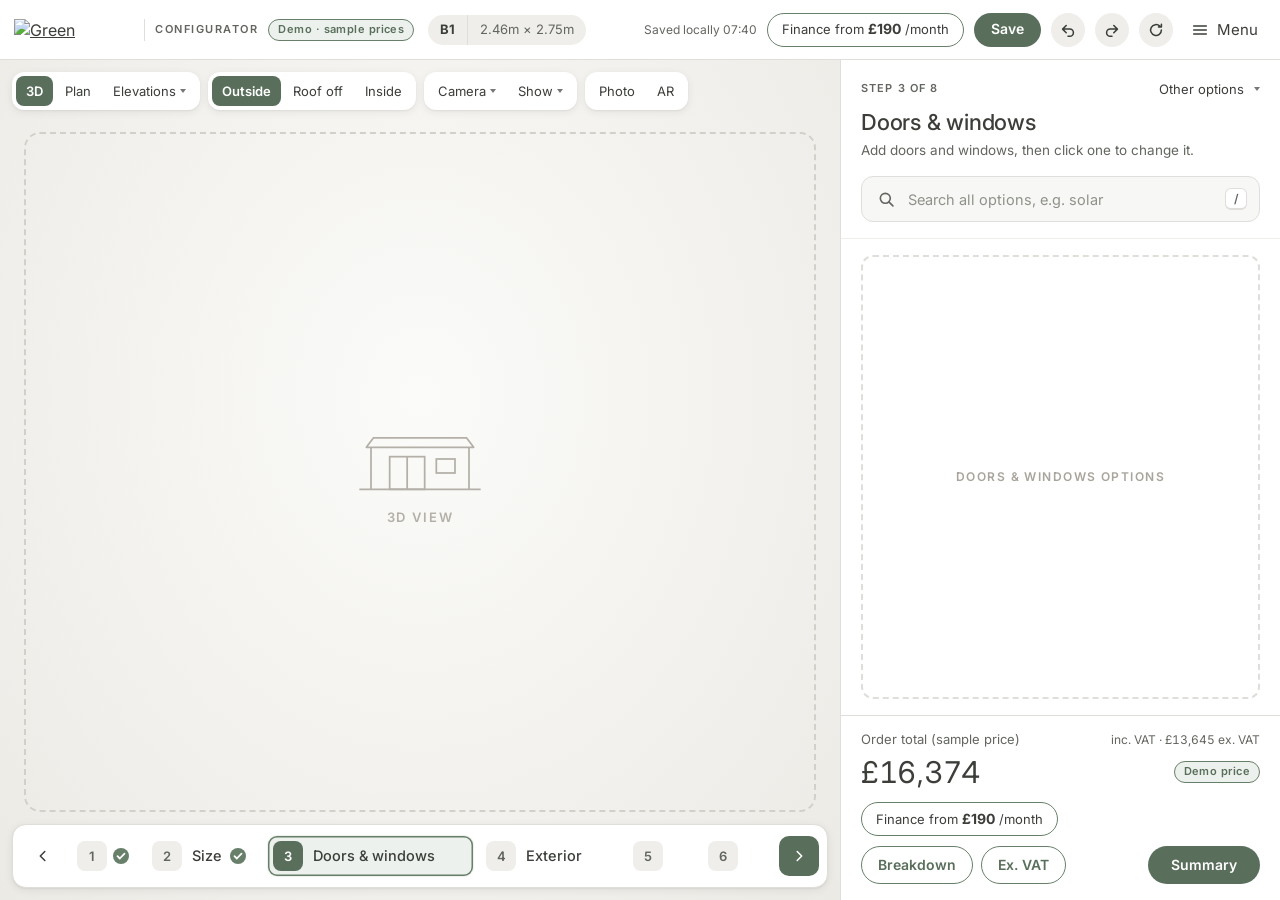
==== configurator.html @ 9a751314 "Restyle configurator step bar and simplify the panel tools Step bar now matches the wizard's compact" ====
<!DOCTYPE html>
<html lang="en-GB">
<head>
<meta charset="utf-8">
<meta name="viewport" content="width=device-width, initial-scale=1">
<title>Green Retreats – Configurator (prototype shell)</title>
<link rel="preconnect" href="https://fonts.googleapis.com">
<link rel="preconnect" href="https://fonts.gstatic.com" crossorigin>
<link href="https://fonts.googleapis.com/css2?family=Inter:wght@300;400;500;600;700&display=swap" rel="stylesheet">
<link rel="stylesheet" href="configurator.css">
</head>
<body>
<div class="app">

  <!-- ============ TOP BAR ============ -->
  <header class="topbar">
    <div class="tb-left">
      <a class="brand" href="index.html" aria-label="Green Retreats configurator, restart">
        <img src="https://cdn.staging.configurator.co.uk/greenretreats/assets/static-bfe14561963d/brand/green-retreats-logo-colour.svg" alt="Green Retreats" width="120" height="21">
      </a>
      <span class="tb-divider" aria-hidden="true"></span>
      <span class="tb-label">Configurator</span>
      <span class="chip chip-demo">Demo · sample prices</span>
      <div class="design-chip">
        <a class="dc-part dc-model" id="dc-model" href="index.html" title="Change the style">—</a>
        <a class="dc-part dc-size" id="dc-size" href="index.html" title="Change the size">—</a>
      </div>
    </div>
    <div class="tb-right">
      <span class="tb-saved" id="saved">Saved locally</span>
      <button type="button" class="pill-btn" id="finance-top">Finance from <strong id="finance-top-amt">—</strong> /month</button>
      <button type="button" class="btn btn-primary btn-sm">Save</button>
      <button type="button" class="icon-btn" aria-label="Undo"><svg viewBox="0 0 20 20"><path d="M8 5 4 9l4 4M4.5 9H12a4 4 0 0 1 0 8h-2" /></svg></button>
      <button type="button" class="icon-btn" aria-label="Redo"><svg viewBox="0 0 20 20"><path d="m12 5 4 4-4 4M15.5 9H8a4 4 0 0 0 0 8h2" /></svg></button>
      <button type="button" class="icon-btn" aria-label="Reset this design"><svg viewBox="0 0 20 20"><path d="M16 10a6 6 0 1 1-1.8-4.3M16 3.5v3.2h-3.2" /></svg></button>
      <button type="button" class="menu-btn"><svg viewBox="0 0 20 20" aria-hidden="true"><path d="M3 5.5h14M3 10h14M3 14.5h14" /></svg>Menu</button>
    </div>
  </header>

  <!-- ============ 3D VIEW (reserved space) ============ -->
  <section class="viewer" aria-label="3D view">
    <div class="viewer-toolbar">
      <div class="tool-group">
        <button type="button" class="tool on">3D</button>
        <button type="button" class="tool">Plan</button>
        <button type="button" class="tool">Elevations <span class="caret" aria-hidden="true"></span></button>
      </div>
      <div class="tool-group">
        <button type="button" class="tool on">Outside</button>
        <button type="button" class="tool">Roof off</button>
        <button type="button" class="tool">Inside</button>
      </div>
      <div class="tool-group">
        <button type="button" class="tool">Camera <span class="caret" aria-hidden="true"></span></button>
        <button type="button" class="tool">Show <span class="caret" aria-hidden="true"></span></button>
      </div>
      <div class="tool-group">
        <button type="button" class="tool">Photo</button>
        <button type="button" class="tool">AR</button>
      </div>
    </div>

    <div class="viewer-placeholder">
      <svg viewBox="0 0 120 70" aria-hidden="true"><path d="M8 62h104M18 62V26h84v36M14 26h92l-6-8H20z" fill="none" stroke="currentColor" stroke-width="1.5" stroke-linejoin="round"/><rect x="34" y="34" width="30" height="28" fill="none" stroke="currentColor" stroke-width="1.5"/><path d="M49 34v28" stroke="currentColor" stroke-width="1.5"/><rect x="74" y="36" width="16" height="12" fill="none" stroke="currentColor" stroke-width="1.5"/></svg>
      <span>3D view</span>
    </div>
  </section>

  <!-- ============ STEP BAR ============ -->
  <nav class="stepbar" aria-label="Steps">
    <button type="button" class="step-arrow" id="step-prev" aria-label="Back"><svg viewBox="0 0 20 20"><path d="m12 5-5 5 5 5" /></svg></button>
    <ol class="steps" id="steps"></ol>
    <button type="button" class="step-arrow step-next" id="step-next" aria-label="Next"><svg viewBox="0 0 20 20"><path d="m8 5 5 5-5 5" /></svg></button>
  </nav>

  <!-- ============ RIGHT PANEL ============ -->
  <aside class="panel" aria-label="Options">
    <div class="panel-head">
      <div class="ph-row">
        <span class="ph-step" id="ph-step">Step 1 of 8</span>
        <button type="button" class="link-btn">Other options <span class="caret" aria-hidden="true"></span></button>
      </div>
      <h1 class="ph-title" id="ph-title">—</h1>
      <p class="ph-sub" id="ph-sub"></p>
    </div>

    <div class="panel-tools">
      <label class="search">
        <svg class="search-icon" viewBox="0 0 20 20" aria-hidden="true"><circle cx="8.75" cy="8.75" r="5.25" /><path d="m12.75 12.75 4 4" /></svg>
        <input type="search" id="search" placeholder="Search all options, e.g. solar" aria-label="Search all options" autocomplete="off">
        <kbd class="search-kbd" aria-hidden="true">/</kbd>
      </label>
    </div>

    <div class="panel-body" id="panel-body">
      <div class="body-placeholder" id="body-placeholder">Options for this step</div>
    </div>

    <div class="panel-foot">
      <div class="pf-row">
        <span class="pf-label">Order total (sample price)</span>
        <span class="pf-vat" id="pf-vat">—</span>
      </div>
      <div class="pf-row pf-row-price">
        <strong class="pf-price" id="pf-price">—</strong>
        <span class="chip chip-demo">Demo price</span>
      </div>
      <button type="button" class="pill-btn pf-finance">Finance from <strong id="finance-foot-amt">—</strong> /month</button>
      <div class="pf-actions">
        <button type="button" class="btn btn-outline">Breakdown</button>
        <button type="button" class="btn btn-outline" id="vat-toggle" aria-pressed="false">Ex. VAT</button>
        <button type="button" class="btn btn-primary" id="summary-btn">Summary</button>
      </div>
    </div>
  </aside>

</div>

<script src="data.js"></script>
<script src="configurator.js"></script>
</body>
</html>
---- configurator.css ----
/* ===== Green Retreats tokens (shared with wizard.css) ===== */
:root {
  --gr-green: #687f6a;
  --gr-green-accessible: #596f5b;
  --gr-plum: #53334d;
  --gr-charcoal: #3b3e39;
  --gr-neutral-50: #f7f7f5;
  --gr-neutral-100: #efeeeb;
  --gr-stone: #e0deda;
  --ui-selected-bg: #edf1ed;
  --ui-muted: #62665f;
  --shadow-1: 0 1px 2px rgba(40,42,38,.06), 0 2px 8px rgba(40,42,38,.08);
  --ease: cubic-bezier(.2, .8, .2, 1);

  --top-h: 60px;
  --step-h: 76px;
  --panel-w: 440px;
}

/* Fade between the wizard and the configurator (Chrome / Edge) */
@view-transition { navigation: auto; }
::view-transition-old(root) { animation: 220ms ease both cfg-fade-out; }
::view-transition-new(root) { animation: 360ms var(--ease) both cfg-fade-in; }
::view-transition-group(sidebar) { animation-duration: 420ms; animation-timing-function: var(--ease); }
@keyframes cfg-fade-out { to { opacity: 0; } }
@keyframes cfg-fade-in { from { opacity: 0; } }

* { box-sizing: border-box; }
html, body { height: 100%; }
body {
  margin: 0;
  font-family: Inter, "Segoe UI", system-ui, -apple-system, Roboto, Arial, sans-serif;
  color: var(--gr-charcoal);
  background: var(--gr-neutral-50);
  line-height: 1.45;
  -webkit-font-smoothing: antialiased;
  overflow: hidden;
}
button, input { font: inherit; color: inherit; }
img { display: block; }
a { color: inherit; }
svg { display: block; }

.app {
  display: grid;
  grid-template-columns: minmax(0, 1fr) var(--panel-w);
  grid-template-rows: var(--top-h) minmax(0, 1fr) var(--step-h);
  grid-template-areas:
    "top    top"
    "viewer panel"
    "steps  panel";
  height: 100vh;
  height: 100dvh;
}

/* ---------- Shared controls ---------- */
.chip {
  display: inline-flex;
  align-items: center;
  height: 22px;
  padding: 0 9px;
  border-radius: 999px;
  font-size: 11px;
  font-weight: 600;
  letter-spacing: .04em;
  white-space: nowrap;
}
.chip-demo {
  border: 1px solid var(--gr-green);
  color: var(--gr-green-accessible);
  background: var(--ui-selected-bg);
}
.btn {
  height: 38px;
  padding: 0 16px;
  border-radius: 999px;
  border: 1px solid transparent;
  font-size: 14px;
  font-weight: 600;
  cursor: pointer;
  white-space: nowrap;
  transition: background .2s, border-color .2s, color .2s;
}
.btn-sm { height: 34px; padding: 0 16px; }
.btn-primary { background: var(--gr-green-accessible); color: #fff; }
.btn-primary:hover { background: var(--gr-plum); }
.btn-outline { background: #fff; border-color: var(--gr-green); color: var(--gr-green-accessible); }
.btn-outline:hover { background: var(--ui-selected-bg); }
.btn-outline[aria-pressed="true"] { background: var(--ui-selected-bg); box-shadow: inset 0 0 0 1px var(--gr-green); }

.pill-btn {
  height: 34px;
  padding: 0 14px;
  border-radius: 999px;
  border: 1px solid var(--gr-green);
  background: #fff;
  font-size: 13px;
  cursor: pointer;
  white-space: nowrap;
  transition: background .2s;
}
.pill-btn strong { font-size: 14px; }
.pill-btn:hover { background: var(--ui-selected-bg); }

.icon-btn {
  width: 34px; height: 34px;
  display: grid; place-items: center;
  border: 0; border-radius: 50%;
  background: var(--gr-neutral-100);
  cursor: pointer;
  transition: background .2s;
}
.icon-btn:hover { background: var(--gr-stone); }
.icon-btn svg, .menu-btn svg, .step-arrow svg { width: 18px; height: 18px; fill: none; stroke: currentColor; stroke-width: 1.7; stroke-linecap: round; stroke-linejoin: round; }

.link-btn {
  background: none; border: 0; padding: 4px 0;
  font-size: 13px; cursor: pointer;
  display: inline-flex; align-items: center; gap: 6px;
}
.caret {
  display: inline-block;
  width: 0; height: 0;
  border-left: 3.5px solid transparent;
  border-right: 3.5px solid transparent;
  border-top: 4px solid currentColor;
  margin-left: 4px;
  opacity: .7;
}

/* =====================================================================
   TOP BAR
   ===================================================================== */
.topbar {
  grid-area: top;
  display: flex;
  align-items: center;
  justify-content: space-between;
  gap: 16px;
  padding: 0 14px;
  background: #fff;
  border-bottom: 1px solid var(--gr-stone);
  z-index: 3;
  min-width: 0;
}
.tb-left, .tb-right { display: flex; align-items: center; gap: 10px; min-width: 0; }
.brand { flex: 0 0 auto; }
.brand img { height: 21px; width: auto; }
.tb-divider { width: 1px; height: 22px; background: var(--gr-stone); }
.tb-label {
  font-size: 11px;
  font-weight: 600;
  letter-spacing: .14em;
  text-transform: uppercase;
  color: var(--ui-muted);
}
.design-chip {
  display: inline-flex;
  align-items: stretch;
  height: 30px;
  margin-left: 4px;
  border-radius: 999px;
  background: var(--gr-neutral-100);
  overflow: hidden;
  font-size: 13px;
}
.dc-part {
  display: inline-flex; align-items: center;
  padding: 0 12px;
  text-decoration: none;
  white-space: nowrap;
  transition: background .2s;
}
.dc-part:hover { background: var(--gr-stone); }
.dc-model { font-weight: 700; }
.dc-size { border-left: 1px solid var(--gr-stone); color: var(--ui-muted); }
.tb-saved { font-size: 12px; color: var(--ui-muted); white-space: nowrap; }
.menu-btn {
  display: inline-flex; align-items: center; gap: 8px;
  height: 34px; padding: 0 8px;
  border: 0; background: none;
  font-size: 15px;
  cursor: pointer;
}

/* =====================================================================
   3D VIEW (placeholder)
   ===================================================================== */
.viewer {
  grid-area: viewer;
  grid-row: 2 / 4; /* runs under the floating step bar */
  position: relative;
  min-width: 0;
  background:
    radial-gradient(ellipse at 50% 40%, #fbfbf9 0%, #eceae5 100%);
  overflow: hidden;
}
.viewer-toolbar {
  position: absolute;
  top: 12px; left: 12px; right: 12px;
  display: flex;
  flex-wrap: wrap;
  gap: 8px;
  z-index: 1;
  pointer-events: none;
}
.tool-group {
  display: flex;
  gap: 2px;
  padding: 4px;
  background: #fff;
  border-radius: 12px;
  box-shadow: var(--shadow-1);
  pointer-events: auto;
}
.tool {
  height: 30px;
  padding: 0 10px;
  border: 0; border-radius: 8px;
  background: none;
  font-size: 13px;
  cursor: pointer;
  display: inline-flex; align-items: center;
  white-space: nowrap;
}
.tool:hover { background: var(--gr-neutral-100); }
.tool.on { background: var(--gr-green-accessible); color: #fff; font-weight: 600; }

.viewer-placeholder {
  position: absolute;
  inset: 72px 24px calc(var(--step-h) + 12px);
  border: 2px dashed #d3d0c9;
  border-radius: 16px;
  display: grid;
  place-content: center;
  justify-items: center;
  gap: 10px;
  color: #b4b0a8;
  font-size: 13px;
  font-weight: 600;
  letter-spacing: .14em;
  text-transform: uppercase;
}
.viewer-placeholder svg { width: 140px; }

/* =====================================================================
   STEP BAR
   ===================================================================== */
/* Same look as the wizard's collapsed (compact) range / model bars:
   a floating white card with chip-style items, green ring + tick on selection. */
.stepbar {
  grid-area: steps;
  z-index: 1;
  display: flex;
  align-items: center;
  gap: 6px;
  margin: 0 12px 12px;
  padding: 8px 8px 8px 10px;
  background: #fff;
  border: 1px solid var(--gr-stone);
  border-radius: 14px;
  box-shadow: var(--shadow-1);
  min-width: 0;
  container-type: inline-size;
}
.step-arrow {
  flex: 0 0 auto;
  width: 40px; height: 40px;
  display: grid; place-items: center;
  border: 0; border-radius: 10px;
  background: transparent;
  cursor: pointer;
  transition: background .2s, opacity .2s;
}
.step-arrow:hover:not(:disabled) { background: var(--gr-neutral-50); }
.step-arrow:disabled { opacity: .35; cursor: default; }
.step-next { background: var(--gr-green-accessible); color: #fff; }
.step-next:hover:not(:disabled) { background: var(--gr-plum); }

.steps {
  flex: 1;
  display: flex;
  gap: 6px;
  margin: 0;
  padding: 2px;
  list-style: none;
  overflow-x: auto;
  scrollbar-width: none;
  min-width: 0;
}
.steps li { flex: 0 0 auto; display: flex; }
.step {
  flex: 0 0 auto;
  display: flex; align-items: center; gap: 10px;
  padding: 5px 14px 5px 5px;
  border: 1px solid transparent;
  border-radius: 10px;
  background: transparent;
  font-size: 14.5px;
  font-weight: 500;
  cursor: pointer;
  white-space: nowrap;
  /* no box-shadow transition: the green selected ring appears instantly */
  transition: background .2s, border-color .2s;
}
.step:hover { background: var(--gr-neutral-50); }
.step:focus-visible { outline: 3px solid var(--gr-plum); outline-offset: 2px; }
.step-num {
  width: 30px; height: 30px;
  display: grid; place-items: center;
  border-radius: 8px;
  background: var(--gr-neutral-100);
  font-size: 13px;
  font-weight: 600;
  color: var(--ui-muted);
  flex: 0 0 auto;
}
.step.on {
  background: var(--ui-selected-bg);
  box-shadow: inset 0 0 0 1.5px var(--gr-green);
}
.step.on .step-num { background: var(--gr-green-accessible); color: #fff; }
/* Tick space is always reserved so a chip's width never changes; it pops in once a step is done */
.step::after {
  content: "";
  flex: 0 0 16px;
  width: 16px; height: 16px;
  margin-left: -2px;
  border-radius: 50%;
  background: var(--gr-green) url("data:image/svg+xml,%3Csvg xmlns='http://www.w3.org/2000/svg' viewBox='0 0 16 16'%3E%3Cpath d='m4.5 8.2 2.3 2.3 4.7-4.9' fill='none' stroke='%23fff' stroke-width='1.8' stroke-linecap='round' stroke-linejoin='round'/%3E%3C/svg%3E") center / 100% no-repeat;
  transform: scale(0);
  transition: transform .25s cubic-bezier(.34, 1.4, .64, 1);
}
.step.done::after { transform: scale(1); }

/* Not enough room for every label: the current step and its neighbours keep theirs */
@container (max-width: 1260px) {
  .step:not(.on):not(.near) .step-label { display: none; }
  .step:not(.on):not(.near) { gap: 8px; padding-right: 10px; }
}
@container (max-width: 760px) {
  .step.near .step-label { display: none; }
  .step.near { gap: 8px; padding-right: 10px; }
}

/* =====================================================================
   RIGHT PANEL
   ===================================================================== */
.panel {
  grid-area: panel;
  display: flex;
  flex-direction: column;
  min-height: 0;
  background: #fff;
  border-left: 1px solid var(--gr-stone);
  view-transition-name: sidebar;
}
.panel-head { padding: 16px 20px 10px; }
.ph-row { display: flex; align-items: center; justify-content: space-between; }
.ph-step {
  font-size: 11px;
  font-weight: 600;
  letter-spacing: .1em;
  text-transform: uppercase;
  color: var(--ui-muted);
}
.ph-title { margin: 4px 0 0; font-size: 22px; font-weight: 500; letter-spacing: -.01em; }
.ph-sub { margin: 2px 0 0; font-size: 13.5px; color: var(--ui-muted); }

.panel-tools {
  padding: 6px 20px 16px;
  border-bottom: 1px solid var(--gr-neutral-100);
}
.search {
  position: relative;
  display: flex;
  align-items: center;
  height: 46px;
  padding: 0 12px 0 44px;
  background: var(--gr-neutral-50);
  border: 1px solid var(--gr-stone);
  border-radius: 12px;
  cursor: text;
  transition: background .2s, border-color .2s, box-shadow .2s;
}
.search:hover { border-color: #cfccc6; }
.search:focus-within {
  background: #fff;
  border-color: var(--gr-green);
  box-shadow: 0 0 0 3px rgba(104, 127, 106, .18);
}
.search-icon {
  position: absolute;
  left: 15px;
  width: 19px; height: 19px;
  fill: none; stroke: var(--ui-muted); stroke-width: 1.7; stroke-linecap: round;
  transition: stroke .2s;
}
.search:focus-within .search-icon { stroke: var(--gr-green-accessible); }
.search input {
  flex: 1;
  min-width: 0;
  height: 100%;
  border: 0;
  background: none;
  font-size: 14.5px;
  outline: none;
}
.search input::placeholder { color: #8f928b; }
.search-kbd {
  flex: 0 0 auto;
  display: grid; place-items: center;
  min-width: 22px; height: 22px;
  padding: 0 6px;
  border: 1px solid var(--gr-stone);
  border-bottom-width: 2px;
  border-radius: 6px;
  background: #fff;
  font: 600 12px/1 Inter, system-ui, sans-serif;
  color: var(--ui-muted);
  transition: opacity .2s;
}
.search:focus-within .search-kbd,
.search input:not(:placeholder-shown) ~ .search-kbd { opacity: 0; }

.panel-body {
  flex: 1;
  min-height: 0;
  overflow-y: auto;
  padding: 16px 20px;
}
.body-placeholder {
  height: 100%;
  min-height: 160px;
  display: grid; place-items: center;
  border: 2px dashed var(--gr-stone);
  border-radius: 12px;
  color: #a9a59d;
  font-size: 12px;
  font-weight: 600;
  letter-spacing: .12em;
  text-transform: uppercase;
}

.panel-foot {
  padding: 14px 20px 16px;
  border-top: 1px solid var(--gr-stone);
  background: #fff;
}
.pf-row { display: flex; align-items: baseline; justify-content: space-between; gap: 10px; }
.pf-label { font-size: 13px; color: var(--ui-muted); }
.pf-vat { font-size: 12px; color: var(--ui-muted); font-variant-numeric: tabular-nums; }
.pf-row-price { align-items: center; margin: 2px 0 8px; }
.pf-price {
  font-size: 30px;
  font-weight: 400;
  letter-spacing: -.01em;
  font-variant-numeric: tabular-nums;
}
.pf-finance { margin-bottom: 10px; }
.pf-actions { display: flex; gap: 8px; }
.pf-actions .btn-primary { margin-left: auto; padding: 0 22px; }

/* =====================================================================
   Responsive
   ===================================================================== */
@media (max-width: 1200px) {
  .tb-label, .tb-divider, .tb-saved { display: none; }
}
@media (max-width: 1050px) {
  :root { --panel-w: 380px; }
}
@media (max-width: 800px) {
  body { overflow: auto; }
  .app {
    grid-template-columns: 1fr;
    grid-template-rows: var(--top-h) 52vh var(--step-h) auto;
    grid-template-areas: "top" "viewer" "steps" "panel";
    height: auto;
  }
  .topbar .pill-btn, .topbar .icon-btn, .chip-demo, .design-chip .dc-size { display: none; }
  .panel { border-left: 0; }
  .panel-foot { position: sticky; bottom: 0; }
  .viewer-placeholder { inset: 110px 12px calc(var(--step-h) + 8px); }
}
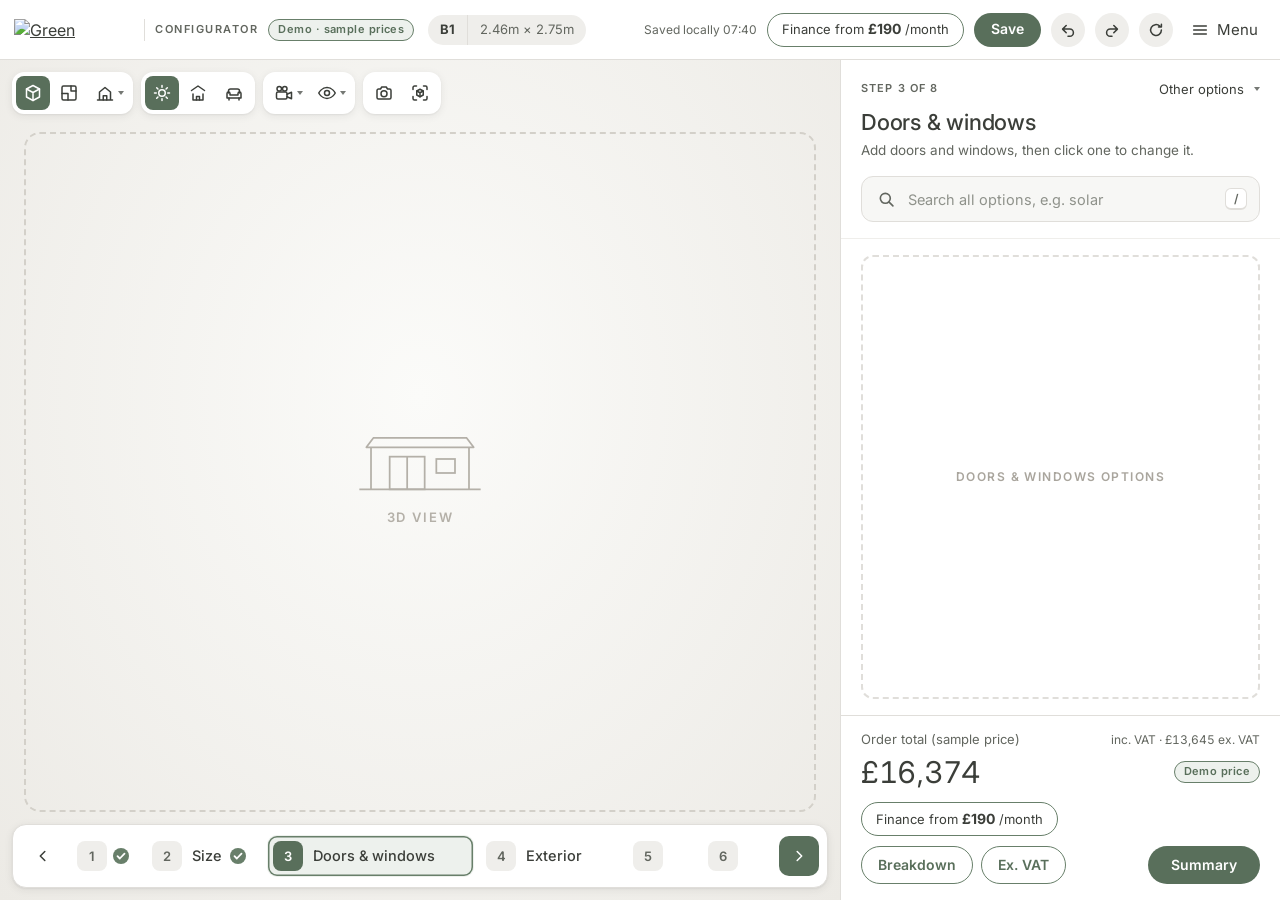
==== commit 1fefc0a4: "Icon-only view toolbar with tooltips and live dropdown options View buttons over the 3D area are now" ====
--- a/configurator.html
+++ b/configurator.html
@@ -40,23 +40,23 @@
   <!-- ============ 3D VIEW (reserved space) ============ -->
   <section class="viewer" aria-label="3D view">
     <div class="viewer-toolbar">
-      <div class="tool-group">
-        <button type="button" class="tool on">3D</button>
-        <button type="button" class="tool">Plan</button>
-        <button type="button" class="tool">Elevations <span class="caret" aria-hidden="true"></span></button>
+      <div class="tool-group" role="group" aria-label="View">
+        <button type="button" class="tool on" aria-label="3D" data-tip="3D" aria-pressed="true"><svg viewBox="0 0 20 20" aria-hidden="true"><path d="M10 2.5 3.5 6v8l6.5 3.5 6.5-3.5V6z"/><path d="M3.5 6 10 9.5 16.5 6M10 9.5v8"/></svg></button>
+        <button type="button" class="tool" aria-label="Plan" data-tip="Plan" aria-pressed="false"><svg viewBox="0 0 20 20" aria-hidden="true"><rect x="3" y="3" width="14" height="14" rx="1.5"/><path d="M3 10.5h6v6.5M12 3v5h5"/></svg></button>
+        <button type="button" class="tool has-menu" aria-label="Elevations" data-tip="Elevations" data-menu="elevations" aria-haspopup="menu" aria-expanded="false"><svg viewBox="0 0 20 20" aria-hidden="true"><path d="M2.5 17h15M4.5 17V9l5.5-4.5L15.5 9v8"/><path d="M8.25 17v-4.25h3.5V17"/></svg><span class="caret" aria-hidden="true"></span></button>
+      </div>
+      <div class="tool-group" role="group" aria-label="Look">
+        <button type="button" class="tool on" aria-label="Outside" data-tip="Outside" aria-pressed="true"><svg viewBox="0 0 20 20" aria-hidden="true"><circle cx="10" cy="10" r="3.25"/><path d="M10 2.5v1.75M10 15.75v1.75M2.5 10h1.75M15.75 10h1.75M4.7 4.7l1.25 1.25M14.05 14.05l1.25 1.25M4.7 15.3l1.25-1.25M14.05 5.95l1.25-1.25"/></svg></button>
+        <button type="button" class="tool" aria-label="Roof off" data-tip="Roof off" aria-pressed="false"><svg viewBox="0 0 20 20" aria-hidden="true"><path d="M3.5 7.5 10 3l6.5 4.5"/><path d="M5 11v6h10v-6"/><path d="M8.5 17v-3.5h3V17"/></svg></button>
+        <button type="button" class="tool" aria-label="Inside" data-tip="Inside" aria-pressed="false"><svg viewBox="0 0 20 20" aria-hidden="true"><path d="M4.5 10V8a2 2 0 0 1 2-2h7a2 2 0 0 1 2 2v2"/><path d="M3 10.5a1.5 1.5 0 0 1 3 0V12h8v-1.5a1.5 1.5 0 0 1 3 0V15H3z"/><path d="M5 15v2M15 15v2"/></svg></button>
       </div>
       <div class="tool-group">
-        <button type="button" class="tool on">Outside</button>
-        <button type="button" class="tool">Roof off</button>
-        <button type="button" class="tool">Inside</button>
+        <button type="button" class="tool has-menu" aria-label="Camera" data-tip="Camera" data-menu="camera" aria-haspopup="menu" aria-expanded="false"><svg viewBox="0 0 20 20" aria-hidden="true"><circle cx="5.25" cy="5.75" r="2.25"/><circle cx="10.75" cy="5.75" r="2.25"/><rect x="2.5" y="9" width="10.5" height="7" rx="1.5"/><path d="m13 11.25 4.5-2v6.5l-4.5-2"/></svg><span class="caret" aria-hidden="true"></span></button>
+        <button type="button" class="tool has-menu" aria-label="Show" data-tip="Show" data-menu="show" aria-haspopup="menu" aria-expanded="false"><svg viewBox="0 0 20 20" aria-hidden="true"><path d="M1.75 10S4.75 4.5 10 4.5 18.25 10 18.25 10 15.25 15.5 10 15.5 1.75 10 1.75 10z"/><circle cx="10" cy="10" r="2.5"/></svg><span class="caret" aria-hidden="true"></span></button>
       </div>
       <div class="tool-group">
-        <button type="button" class="tool">Camera <span class="caret" aria-hidden="true"></span></button>
-        <button type="button" class="tool">Show <span class="caret" aria-hidden="true"></span></button>
-      </div>
-      <div class="tool-group">
-        <button type="button" class="tool">Photo</button>
-        <button type="button" class="tool">AR</button>
+        <button type="button" class="tool" aria-label="Photo" data-tip="Photo"><svg viewBox="0 0 20 20" aria-hidden="true"><path d="M3 7.5A1.5 1.5 0 0 1 4.5 6h2l1.25-2h4.5L13.5 6h2A1.5 1.5 0 0 1 17 7.5v7a1.5 1.5 0 0 1-1.5 1.5h-11A1.5 1.5 0 0 1 3 14.5z"/><circle cx="10" cy="10.75" r="3"/></svg></button>
+        <button type="button" class="tool" aria-label="AR" data-tip="AR"><svg viewBox="0 0 20 20" aria-hidden="true"><path d="M3 6.5V4.5A1.5 1.5 0 0 1 4.5 3h2M13.5 3h2A1.5 1.5 0 0 1 17 4.5v2M17 13.5v2a1.5 1.5 0 0 1-1.5 1.5h-2M6.5 17h-2A1.5 1.5 0 0 1 3 15.5v-2"/><path d="M10 6.25 6.75 8v4L10 13.75 13.25 12V8z"/><path d="M6.75 8 10 9.75 13.25 8M10 9.75v4"/></svg></button>
       </div>
     </div>
 
--- a/configurator.css
+++ b/configurator.css
@@ -214,17 +214,115 @@
   pointer-events: auto;
 }
 .tool {
-  height: 30px;
-  padding: 0 10px;
+  position: relative;
+  height: 34px;
+  min-width: 34px;
+  padding: 0 7px;
   border: 0; border-radius: 8px;
   background: none;
-  font-size: 13px;
-  cursor: pointer;
-  display: inline-flex; align-items: center;
-  white-space: nowrap;
-}
+  cursor: pointer;
+  display: inline-flex; align-items: center; justify-content: center;
+  transition: background .15s, color .15s;
+}
+.tool svg {
+  width: 20px; height: 20px;
+  fill: none; stroke: currentColor; stroke-width: 1.5; stroke-linecap: round; stroke-linejoin: round;
+}
+.tool.has-menu { padding-right: 5px; }
+.tool.has-menu .caret { margin-left: 3px; }
 .tool:hover { background: var(--gr-neutral-100); }
-.tool.on { background: var(--gr-green-accessible); color: #fff; font-weight: 600; }
+.tool.on { background: var(--gr-green-accessible); color: #fff; }
+.tool:focus-visible { outline: 2px solid var(--gr-plum); outline-offset: 1px; }
+
+/* Name tooltip (below the button, after a short hover delay) */
+.tool::after {
+  content: attr(data-tip);
+  position: absolute;
+  top: calc(100% + 8px);
+  left: 50%;
+  translate: -50% -4px;
+  padding: 5px 9px;
+  border-radius: 6px;
+  background: var(--gr-charcoal);
+  color: #fff;
+  font-size: 12px;
+  font-weight: 500;
+  white-space: nowrap;
+  pointer-events: none;
+  opacity: 0;
+  transition: opacity .12s, translate .12s;
+  z-index: 5;
+}
+.tool:hover::after, .tool:focus-visible::after {
+  opacity: 1;
+  translate: -50% 0;
+  transition-delay: .35s;
+}
+.tool[aria-expanded="true"] { background: var(--gr-neutral-100); }
+.tool.on[aria-expanded="true"] { background: var(--gr-green-accessible); }
+.tool[aria-expanded="true"]::after { display: none; }
+
+/* ---------- Toolbar dropdown menu ---------- */
+.menu {
+  position: absolute;
+  z-index: 6;
+  min-width: 220px;
+  padding: 6px;
+  background: #fff;
+  border: 1px solid var(--gr-stone);
+  border-radius: 12px;
+  box-shadow: 0 4px 12px rgba(40,42,38,.1), 0 12px 32px rgba(40,42,38,.12);
+  transform-origin: top left;
+  animation: menu-in .16s var(--ease);
+}
+.menu[hidden] { display: none; }
+@keyframes menu-in { from { opacity: 0; transform: translateY(-4px) scale(.98); } }
+.menu-heading {
+  margin: 6px 10px 4px;
+  padding-top: 10px;
+  border-top: 1px solid var(--gr-neutral-100);
+  font-size: 11px;
+  font-weight: 600;
+  letter-spacing: .08em;
+  text-transform: uppercase;
+  color: var(--ui-muted);
+}
+.menu-item {
+  width: 100%;
+  display: flex;
+  align-items: center;
+  gap: 10px;
+  height: 36px;
+  padding: 0 10px;
+  border: 0;
+  border-radius: 8px;
+  background: none;
+  font-size: 13.5px;
+  text-align: left;
+  white-space: nowrap;
+  cursor: pointer;
+}
+.menu-item:hover, .menu-item:focus-visible { background: var(--gr-neutral-50); outline: none; }
+.menu-item:focus-visible { box-shadow: inset 0 0 0 2px var(--gr-plum); }
+.menu-icon {
+  flex: 0 0 20px;
+  width: 20px; height: 20px;
+  fill: none; stroke: var(--ui-muted); stroke-width: 1.5; stroke-linecap: round; stroke-linejoin: round;
+}
+.menu-icon .hl { stroke: var(--gr-green-accessible); stroke-width: 2.4; }
+.menu-icon .acc { stroke: var(--gr-charcoal); stroke-width: 1.5; }
+.menu-label { flex: 1; }
+.menu-check {
+  flex: 0 0 16px;
+  width: 16px; height: 16px;
+  border-radius: 50%;
+  background: var(--gr-green) url("data:image/svg+xml,%3Csvg xmlns='http://www.w3.org/2000/svg' viewBox='0 0 16 16'%3E%3Cpath d='m4.5 8.2 2.3 2.3 4.7-4.9' fill='none' stroke='%23fff' stroke-width='1.8' stroke-linecap='round' stroke-linejoin='round'/%3E%3C/svg%3E") center / 100% no-repeat;
+  transform: scale(0);
+  transition: transform .2s cubic-bezier(.34, 1.4, .64, 1);
+}
+.menu-item[aria-checked="true"] { font-weight: 600; }
+.menu-item[aria-checked="true"] .menu-icon { stroke: var(--gr-green-accessible); }
+.menu-item[aria-checked="true"] .menu-check { transform: scale(1); }
 
 .viewer-placeholder {
   position: absolute;
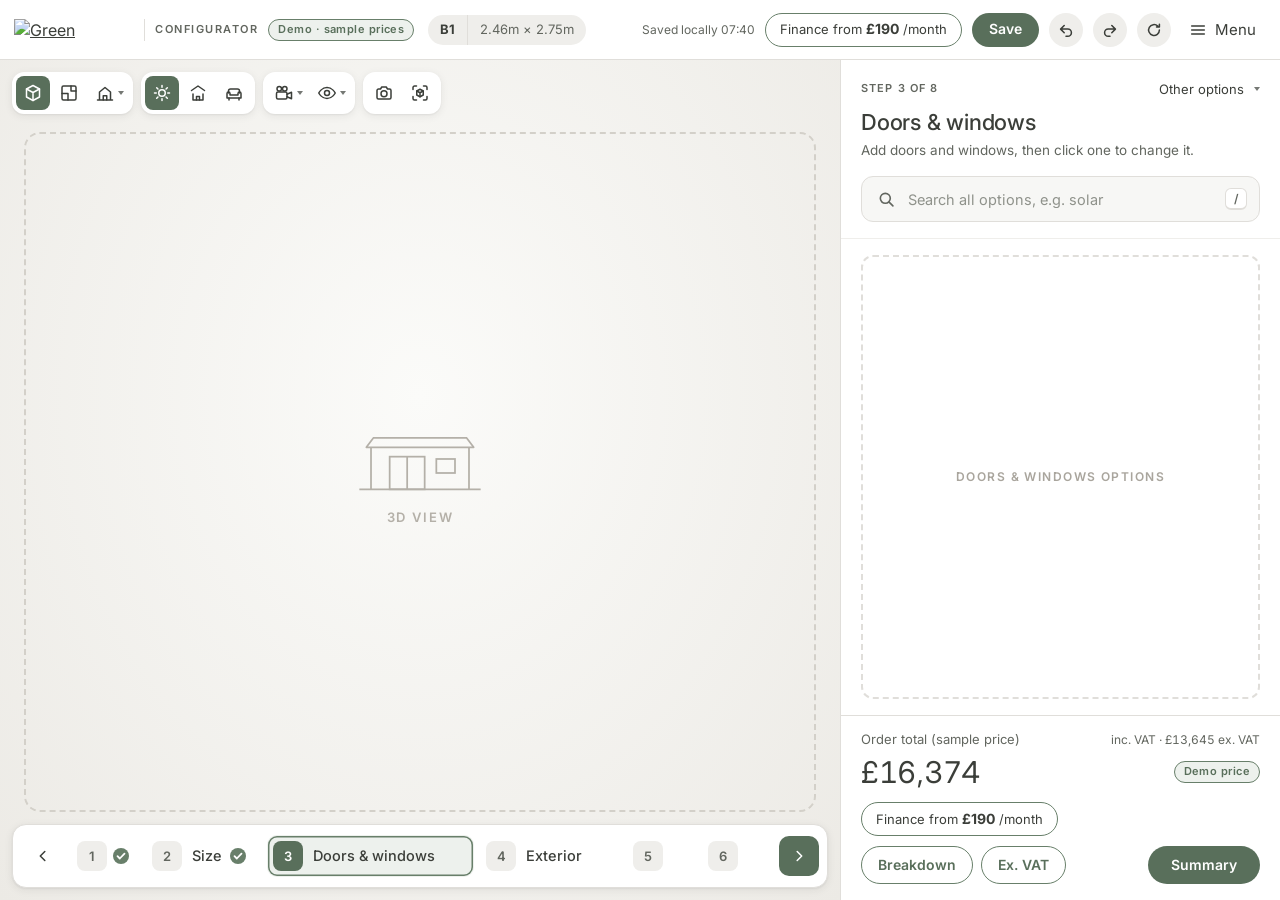
==== commit 1775fa5f: "Populate the top-bar Menu dropdown with icons and names Items mirror the live configurator menu (sho" ====
--- a/configurator.html
+++ b/configurator.html
@@ -33,7 +33,7 @@
       <button type="button" class="icon-btn" aria-label="Undo"><svg viewBox="0 0 20 20"><path d="M8 5 4 9l4 4M4.5 9H12a4 4 0 0 1 0 8h-2" /></svg></button>
       <button type="button" class="icon-btn" aria-label="Redo"><svg viewBox="0 0 20 20"><path d="m12 5 4 4-4 4M15.5 9H8a4 4 0 0 0 0 8h2" /></svg></button>
       <button type="button" class="icon-btn" aria-label="Reset this design"><svg viewBox="0 0 20 20"><path d="M16 10a6 6 0 1 1-1.8-4.3M16 3.5v3.2h-3.2" /></svg></button>
-      <button type="button" class="menu-btn"><svg viewBox="0 0 20 20" aria-hidden="true"><path d="M3 5.5h14M3 10h14M3 14.5h14" /></svg>Menu</button>
+      <button type="button" class="menu-btn" data-menu="app" aria-haspopup="menu" aria-expanded="false"><svg viewBox="0 0 20 20" aria-hidden="true"><path d="M3 5.5h14M3 10h14M3 14.5h14" /></svg>Menu</button>
     </div>
   </header>
 
--- a/configurator.css
+++ b/configurator.css
@@ -175,13 +175,16 @@
 .dc-model { font-weight: 700; }
 .dc-size { border-left: 1px solid var(--gr-stone); color: var(--ui-muted); }
 .tb-saved { font-size: 12px; color: var(--ui-muted); white-space: nowrap; }
+.menu-btn[aria-expanded="true"] { background: var(--gr-neutral-100); }
 .menu-btn {
   display: inline-flex; align-items: center; gap: 8px;
-  height: 34px; padding: 0 8px;
-  border: 0; background: none;
+  height: 34px; padding: 0 10px 0 8px;
+  border: 0; border-radius: 8px; background: none;
   font-size: 15px;
   cursor: pointer;
-}
+  transition: background .2s;
+}
+.menu-btn:hover { background: var(--gr-neutral-50); }
 
 /* =====================================================================
    3D VIEW (placeholder)
@@ -264,8 +267,10 @@
 
 /* ---------- Toolbar dropdown menu ---------- */
 .menu {
-  position: absolute;
-  z-index: 6;
+  position: fixed;
+  z-index: 50;
+  max-height: calc(100vh - 80px);
+  overflow-y: auto;
   min-width: 220px;
   padding: 6px;
   background: #fff;
@@ -276,6 +281,8 @@
   animation: menu-in .16s var(--ease);
 }
 .menu[hidden] { display: none; }
+.menu.from-right { transform-origin: top right; }
+.menu-sep { height: 1px; margin: 6px 4px; background: var(--gr-neutral-100); }
 @keyframes menu-in { from { opacity: 0; transform: translateY(-4px) scale(.98); } }
 .menu-heading {
   margin: 6px 10px 4px;
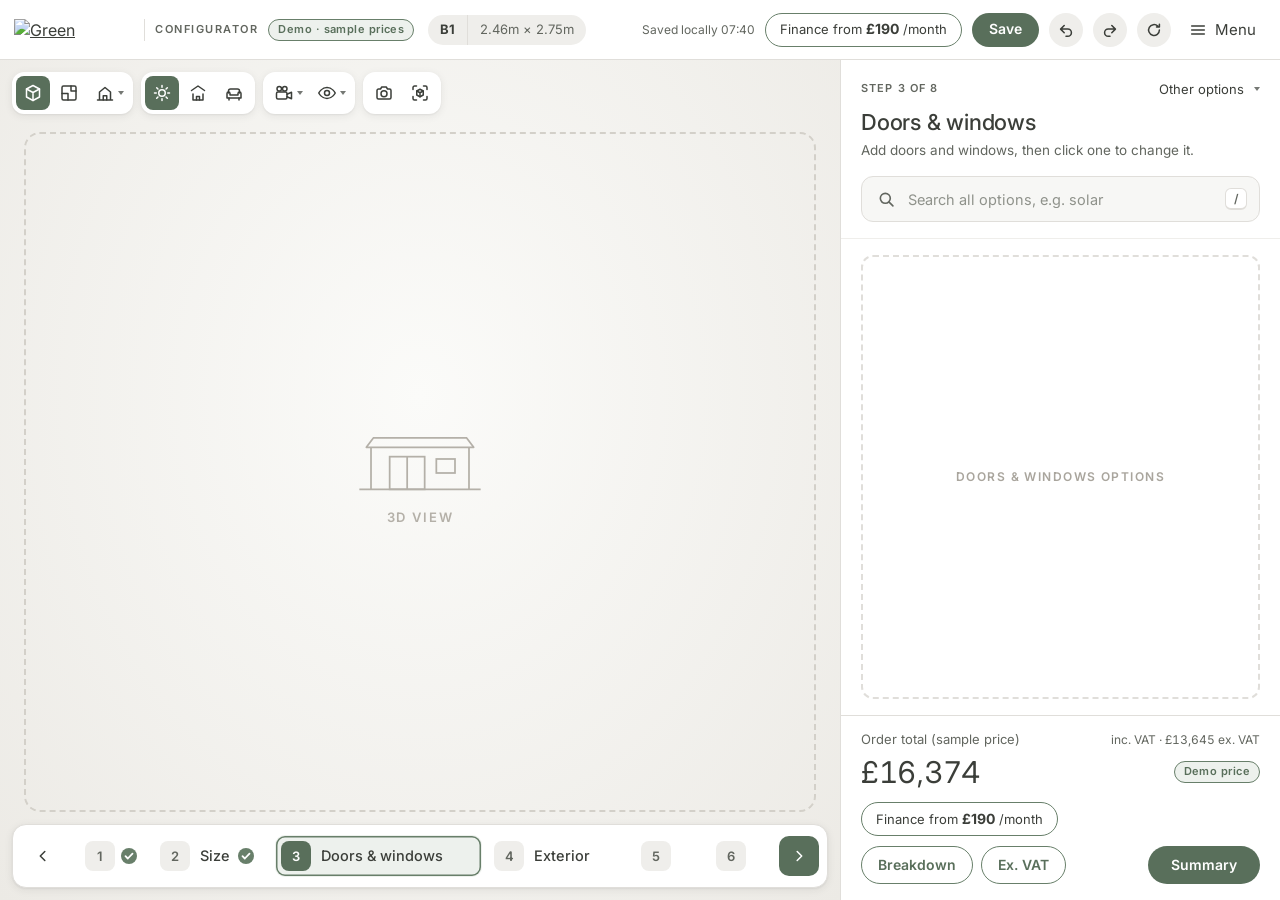
==== commit f0ec399a: "Add tooltips to the top bar undo, redo and reset buttons Co-Authored-By: Claude Opus 5.5 <noreply@an" ====
--- a/configurator.html
+++ b/configurator.html
@@ -30,9 +30,9 @@
       <span class="tb-saved" id="saved">Saved locally</span>
       <button type="button" class="pill-btn" id="finance-top">Finance from <strong id="finance-top-amt">—</strong> /month</button>
       <button type="button" class="btn btn-primary btn-sm">Save</button>
-      <button type="button" class="icon-btn" aria-label="Undo"><svg viewBox="0 0 20 20"><path d="M8 5 4 9l4 4M4.5 9H12a4 4 0 0 1 0 8h-2" /></svg></button>
-      <button type="button" class="icon-btn" aria-label="Redo"><svg viewBox="0 0 20 20"><path d="m12 5 4 4-4 4M15.5 9H8a4 4 0 0 0 0 8h2" /></svg></button>
-      <button type="button" class="icon-btn" aria-label="Reset this design"><svg viewBox="0 0 20 20"><path d="M16 10a6 6 0 1 1-1.8-4.3M16 3.5v3.2h-3.2" /></svg></button>
+      <button type="button" class="icon-btn" aria-label="Undo" data-tip="Undo"><svg viewBox="0 0 20 20"><path d="M8 5 4 9l4 4M4.5 9H12a4 4 0 0 1 0 8h-2" /></svg></button>
+      <button type="button" class="icon-btn" aria-label="Redo" data-tip="Redo"><svg viewBox="0 0 20 20"><path d="m12 5 4 4-4 4M15.5 9H8a4 4 0 0 0 0 8h2" /></svg></button>
+      <button type="button" class="icon-btn" aria-label="Reset this design" data-tip="Reset"><svg viewBox="0 0 20 20"><path d="M16 10a6 6 0 1 1-1.8-4.3M16 3.5v3.2h-3.2" /></svg></button>
       <button type="button" class="menu-btn" data-menu="app" aria-haspopup="menu" aria-expanded="false"><svg viewBox="0 0 20 20" aria-hidden="true"><path d="M3 5.5h14M3 10h14M3 14.5h14" /></svg>Menu</button>
     </div>
   </header>
@@ -94,6 +94,16 @@
 
     <div class="panel-body" id="panel-body">
       <div class="body-placeholder" id="body-placeholder">Options for this step</div>
+
+      <!-- Exterior: cladding -->
+      <section class="opt-section" id="clad-section" aria-labelledby="clad-title" hidden>
+        <header class="opt-head">
+          <h2 class="opt-title" id="clad-title">Cladding</h2>
+          <span class="opt-meta">All walls</span>
+        </header>
+        <div class="clad-list" id="clad-list" role="radiogroup" aria-labelledby="clad-title"></div>
+        <p class="opt-note">Indicative prices inc. VAT, shown against your current choice.</p>
+      </section>
     </div>
 
     <div class="panel-foot">
--- a/configurator.css
+++ b/configurator.css
@@ -103,6 +103,7 @@
 .pill-btn:hover { background: var(--ui-selected-bg); }
 
 .icon-btn {
+  position: relative;
   width: 34px; height: 34px;
   display: grid; place-items: center;
   border: 0; border-radius: 50%;
@@ -238,7 +239,7 @@
 .tool:focus-visible { outline: 2px solid var(--gr-plum); outline-offset: 1px; }
 
 /* Name tooltip (below the button, after a short hover delay) */
-.tool::after {
+.tool::after, .icon-btn[data-tip]::after {
   content: attr(data-tip);
   position: absolute;
   top: calc(100% + 8px);
@@ -256,7 +257,8 @@
   transition: opacity .12s, translate .12s;
   z-index: 5;
 }
-.tool:hover::after, .tool:focus-visible::after {
+.tool:hover::after, .tool:focus-visible::after,
+.icon-btn[data-tip]:hover::after, .icon-btn[data-tip]:focus-visible::after {
   opacity: 1;
   translate: -50% 0;
   transition-delay: .35s;
@@ -385,9 +387,10 @@
 .steps {
   flex: 1;
   display: flex;
+  justify-content: space-between; /* spread steps evenly; falls back to the start when they overflow */
   gap: 6px;
   margin: 0;
-  padding: 2px;
+  padding: 2px 10px;
   list-style: none;
   overflow-x: auto;
   scrollbar-width: none;
@@ -534,6 +537,80 @@
   overflow-y: auto;
   padding: 16px 20px;
 }
+/* ---------- Option sections (Exterior: cladding) ---------- */
+.body-placeholder[hidden], .opt-section[hidden] { display: none; }
+.opt-head {
+  display: flex;
+  align-items: baseline;
+  justify-content: space-between;
+  margin-bottom: 8px;
+}
+.opt-title { margin: 0; font-size: 16px; font-weight: 600; }
+.opt-meta { font-size: 12.5px; color: var(--ui-muted); }
+.opt-note { margin: 12px 2px 0; font-size: 12px; color: var(--ui-muted); }
+
+.clad-list { display: flex; flex-direction: column; gap: 4px; }
+.clad-group {
+  margin: 10px 2px 4px;
+  font-size: 11px;
+  font-weight: 600;
+  letter-spacing: .08em;
+  text-transform: uppercase;
+  color: var(--ui-muted);
+}
+.clad-group:first-child { margin-top: 2px; }
+.clad-row {
+  display: grid;
+  grid-template-columns: 56px minmax(0, 1fr) auto;
+  align-items: center;
+  gap: 14px;
+  width: 100%;
+  padding: 6px 12px 6px 6px;
+  border: 1px solid var(--gr-stone);
+  border-radius: 12px;
+  background: #fff;
+  text-align: left;
+  cursor: pointer;
+  transition: border-color .15s, background .15s, box-shadow .2s;
+}
+.clad-row:hover { border-color: #cfccc6; box-shadow: var(--shadow-1); }
+.clad-row:focus-visible { outline: 3px solid var(--gr-plum); outline-offset: 1px; }
+.clad-row.on {
+  background: var(--ui-selected-bg);
+  border-color: var(--gr-green);
+  box-shadow: inset 0 0 0 .5px var(--gr-green);
+}
+.clad-thumb {
+  width: 56px; height: 56px;
+  border-radius: 8px;
+  overflow: hidden;
+  background: var(--gr-neutral-100);
+  box-shadow: inset 0 0 0 1px rgba(0,0,0,.06);
+}
+.clad-thumb img { width: 100%; height: 100%; object-fit: cover; transition: transform .35s var(--ease); }
+.clad-row:hover .clad-thumb img { transform: scale(1.08); }
+.swatch { display: block; width: 100%; height: 100%; }
+.swatch-seam { background: repeating-linear-gradient(90deg, #3b3d3f 0 12px, #2c2e30 12px 13px, #55585b 13px 14px); }
+.clad-name { font-size: 14.5px; font-weight: 500; }
+.clad-price {
+  font-size: 13.5px;
+  font-weight: 600;
+  font-variant-numeric: tabular-nums;
+  white-space: nowrap;
+}
+.clad-price.is-same { font-weight: 500; color: var(--ui-muted); }
+.clad-price.is-less { color: var(--gr-green-accessible); }
+.clad-price.is-chosen {
+  display: inline-flex; align-items: center; gap: 6px;
+  color: var(--gr-green-accessible);
+}
+.clad-price.is-chosen::before {
+  content: "";
+  width: 16px; height: 16px;
+  border-radius: 50%;
+  background: var(--gr-green) url("data:image/svg+xml,%3Csvg xmlns='http://www.w3.org/2000/svg' viewBox='0 0 16 16'%3E%3Cpath d='m4.5 8.2 2.3 2.3 4.7-4.9' fill='none' stroke='%23fff' stroke-width='1.8' stroke-linecap='round' stroke-linejoin='round'/%3E%3C/svg%3E") center / 100% no-repeat;
+}
+
 .body-placeholder {
   height: 100%;
   min-height: 160px;
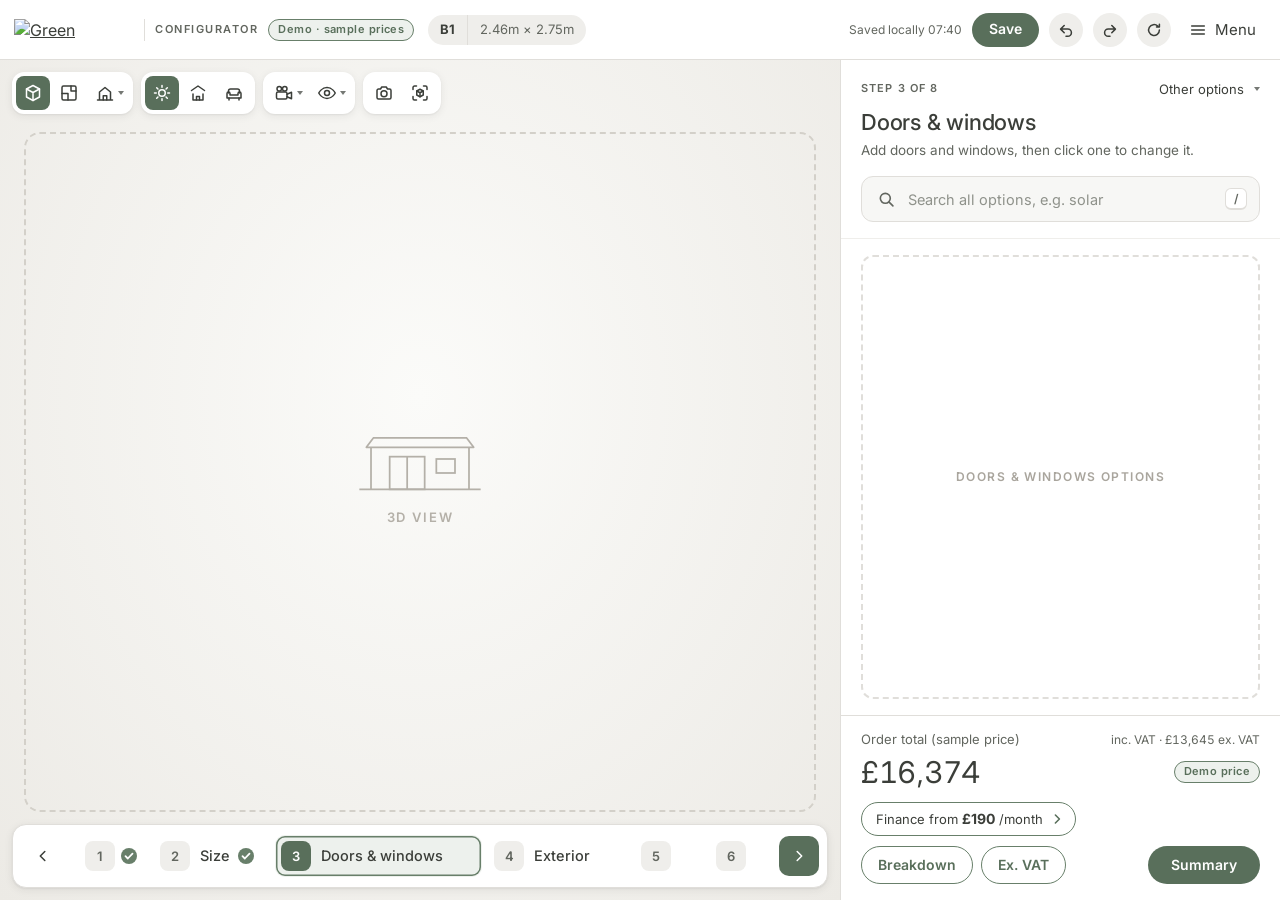
==== commit e08ee4df: "Move finance to the price footer only, with a CTA chevron Removes the finance button from the top ba" ====
--- a/configurator.html
+++ b/configurator.html
@@ -28,7 +28,6 @@
     </div>
     <div class="tb-right">
       <span class="tb-saved" id="saved">Saved locally</span>
-      <button type="button" class="pill-btn" id="finance-top">Finance from <strong id="finance-top-amt">—</strong> /month</button>
       <button type="button" class="btn btn-primary btn-sm">Save</button>
       <button type="button" class="icon-btn" aria-label="Undo" data-tip="Undo"><svg viewBox="0 0 20 20"><path d="M8 5 4 9l4 4M4.5 9H12a4 4 0 0 1 0 8h-2" /></svg></button>
       <button type="button" class="icon-btn" aria-label="Redo" data-tip="Redo"><svg viewBox="0 0 20 20"><path d="m12 5 4 4-4 4M15.5 9H8a4 4 0 0 0 0 8h2" /></svg></button>
@@ -102,7 +101,7 @@
           <span class="opt-meta">All walls</span>
         </header>
         <div class="clad-list" id="clad-list" role="radiogroup" aria-labelledby="clad-title"></div>
-        <p class="opt-note">Indicative prices inc. VAT, shown against your current choice.</p>
+        <p class="opt-note">Indicative prices inc. VAT, compared with the standard Redwood.</p>
       </section>
     </div>
 
@@ -115,7 +114,7 @@
         <strong class="pf-price" id="pf-price">—</strong>
         <span class="chip chip-demo">Demo price</span>
       </div>
-      <button type="button" class="pill-btn pf-finance">Finance from <strong id="finance-foot-amt">—</strong> /month</button>
+      <button type="button" class="pill-btn pf-finance">Finance from <strong id="finance-foot-amt">—</strong> /month<svg class="pf-chevron" viewBox="0 0 20 20" aria-hidden="true"><path d="m8 5 5 5-5 5"/></svg></button>
       <div class="pf-actions">
         <button type="button" class="btn btn-outline">Breakdown</button>
         <button type="button" class="btn btn-outline" id="vat-toggle" aria-pressed="false">Ex. VAT</button>
--- a/configurator.css
+++ b/configurator.css
@@ -598,8 +598,8 @@
   font-variant-numeric: tabular-nums;
   white-space: nowrap;
 }
-.clad-price.is-same { font-weight: 500; color: var(--ui-muted); }
-.clad-price.is-less { color: var(--gr-green-accessible); }
+.clad-price.is-zero { font-weight: 500; color: var(--ui-muted); }
+.clad-price.is-included { color: var(--gr-green-accessible); }
 .clad-price.is-chosen {
   display: inline-flex; align-items: center; gap: 6px;
   color: var(--gr-green-accessible);
@@ -639,7 +639,18 @@
   letter-spacing: -.01em;
   font-variant-numeric: tabular-nums;
 }
-.pf-finance { margin-bottom: 10px; }
+.pf-finance {
+  display: inline-flex; align-items: center; gap: 4px;
+  margin-bottom: 10px;
+  padding-right: 10px;
+}
+.pf-chevron {
+  width: 16px; height: 16px;
+  margin-left: 2px;
+  fill: none; stroke: var(--gr-green-accessible); stroke-width: 2; stroke-linecap: round; stroke-linejoin: round;
+  transition: transform .2s var(--ease);
+}
+.pf-finance:hover .pf-chevron { transform: translateX(3px); }
 .pf-actions { display: flex; gap: 8px; }
 .pf-actions .btn-primary { margin-left: auto; padding: 0 22px; }
 
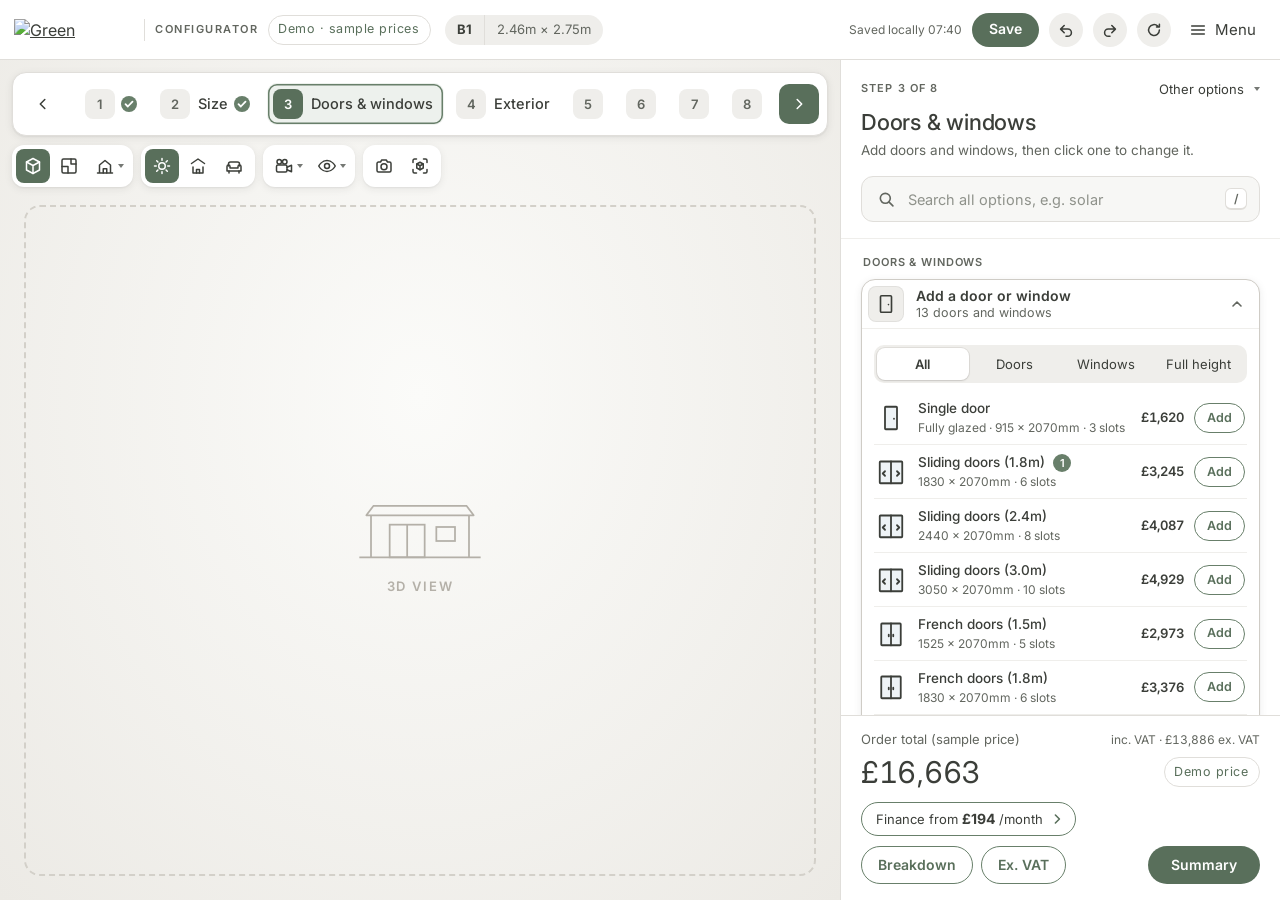
==== commit c6bbeb63: "Populate every step's sidebar with the live options in a compact accordion Each step now lists the l" ====
--- a/configurator.html
+++ b/configurator.html
@@ -92,17 +92,8 @@
     </div>
 
     <div class="panel-body" id="panel-body">
-      <div class="body-placeholder" id="body-placeholder">Options for this step</div>
-
-      <!-- Exterior: cladding -->
-      <section class="opt-section" id="clad-section" aria-labelledby="clad-title" hidden>
-        <header class="opt-head">
-          <h2 class="opt-title" id="clad-title">Cladding</h2>
-          <span class="opt-meta">All walls</span>
-        </header>
-        <div class="clad-list" id="clad-list" role="radiogroup" aria-labelledby="clad-title"></div>
-        <p class="opt-note">Indicative prices inc. VAT, compared with the standard Redwood.</p>
-      </section>
+      <!-- Options for the current step, drawn by panel.js -->
+      <div class="opts" id="opts"></div>
     </div>
 
     <div class="panel-foot">
@@ -116,7 +107,7 @@
       </div>
       <button type="button" class="pill-btn pf-finance">Finance from <strong id="finance-foot-amt">—</strong> /month<svg class="pf-chevron" viewBox="0 0 20 20" aria-hidden="true"><path d="m8 5 5 5-5 5"/></svg></button>
       <div class="pf-actions">
-        <button type="button" class="btn btn-outline">Breakdown</button>
+        <button type="button" class="btn btn-outline" id="breakdown-btn">Breakdown</button>
         <button type="button" class="btn btn-outline" id="vat-toggle" aria-pressed="false">Ex. VAT</button>
         <button type="button" class="btn btn-primary" id="summary-btn">Summary</button>
       </div>
@@ -126,6 +117,7 @@
 </div>
 
 <script src="data.js"></script>
+<script src="panel.js"></script>
 <script src="configurator.js"></script>
 </body>
 </html>
--- a/configurator.css
+++ b/configurator.css
@@ -13,7 +13,9 @@
   --ease: cubic-bezier(.2, .8, .2, 1);
 
   --top-h: 60px;
-  --step-h: 76px;
+  /* top of the 3D view, from the top down: step bar, view toolbar, then the scene */
+  --tools-top: 85px;   /* below the 63px step bar + gap */
+  --scene-top: 145px;  /* top edge of the 3D scene area, below the view toolbar */
   --panel-w: 440px;
 }
 
@@ -44,11 +46,10 @@
 .app {
   display: grid;
   grid-template-columns: minmax(0, 1fr) var(--panel-w);
-  grid-template-rows: var(--top-h) minmax(0, 1fr) var(--step-h);
+  grid-template-rows: var(--top-h) minmax(0, 1fr);
   grid-template-areas:
     "top    top"
-    "viewer panel"
-    "steps  panel";
+    "viewer panel";
   height: 100vh;
   height: 100dvh;
 }
@@ -192,7 +193,6 @@
    ===================================================================== */
 .viewer {
   grid-area: viewer;
-  grid-row: 2 / 4; /* runs under the floating step bar */
   position: relative;
   min-width: 0;
   background:
@@ -201,11 +201,11 @@
 }
 .viewer-toolbar {
   position: absolute;
-  top: 12px; left: 12px; right: 12px;
+  top: var(--tools-top); left: 12px; right: 12px;
   display: flex;
   flex-wrap: wrap;
   gap: 8px;
-  z-index: 1;
+  z-index: 2; /* toolbar tooltips sit above the step bar */
   pointer-events: none;
 }
 .tool-group {
@@ -335,7 +335,7 @@
 
 .viewer-placeholder {
   position: absolute;
-  inset: 72px 24px calc(var(--step-h) + 12px);
+  inset: var(--scene-top) 24px 24px;
   border: 2px dashed #d3d0c9;
   border-radius: 16px;
   display: grid;
@@ -356,12 +356,14 @@
 /* Same look as the wizard's collapsed (compact) range / model bars:
    a floating white card with chip-style items, green ring + tick on selection. */
 .stepbar {
-  grid-area: steps;
+  /* floats across the top of the 3D view, above the view toolbar */
+  grid-area: viewer;
+  align-self: start;
   z-index: 1;
   display: flex;
   align-items: center;
   gap: 6px;
-  margin: 0 12px 12px;
+  margin: 12px 12px 0;
   padding: 8px 8px 8px 10px;
   background: #fff;
   border: 1px solid var(--gr-stone);
@@ -399,8 +401,8 @@
 .steps li { flex: 0 0 auto; display: flex; }
 .step {
   flex: 0 0 auto;
-  display: flex; align-items: center; gap: 10px;
-  padding: 5px 14px 5px 5px;
+  display: flex; align-items: center; gap: 8px;
+  padding: 5px 10px 5px 5px;
   border: 1px solid transparent;
   border-radius: 10px;
   background: transparent;
@@ -440,6 +442,8 @@
   transition: transform .25s cubic-bezier(.34, 1.4, .64, 1);
 }
 .step.done::after { transform: scale(1); }
+/* no empty tick space on steps that aren't done yet */
+.step:not(.done)::after { flex-basis: 0; width: 0; margin-left: -8px; }
 
 /* Not enough room for every label: the current step and its neighbours keep theirs */
 @container (max-width: 1260px) {
@@ -538,15 +542,7 @@
   padding: 16px 20px;
 }
 /* ---------- Option sections (Exterior: cladding) ---------- */
-.body-placeholder[hidden], .opt-section[hidden] { display: none; }
-.opt-head {
-  display: flex;
-  align-items: baseline;
-  justify-content: space-between;
-  margin-bottom: 8px;
-}
-.opt-title { margin: 0; font-size: 16px; font-weight: 600; }
-.opt-meta { font-size: 12.5px; color: var(--ui-muted); }
+.body-placeholder[hidden] { display: none; }
 .opt-note { margin: 12px 2px 0; font-size: 12px; color: var(--ui-muted); }
 
 .clad-list { display: flex; flex-direction: column; gap: 4px; }
@@ -610,6 +606,313 @@
   border-radius: 50%;
   background: var(--gr-green) url("data:image/svg+xml,%3Csvg xmlns='http://www.w3.org/2000/svg' viewBox='0 0 16 16'%3E%3Cpath d='m4.5 8.2 2.3 2.3 4.7-4.9' fill='none' stroke='%23fff' stroke-width='1.8' stroke-linecap='round' stroke-linejoin='round'/%3E%3C/svg%3E") center / 100% no-repeat;
 }
+
+/* ---------- Exterior accordion ---------- */
+.opts [hidden] { display: none; }
+.acc-group {
+  display: flex; align-items: baseline; justify-content: space-between; gap: 12px;
+  margin: 20px 2px 8px;
+  font-size: 11px; font-weight: 600; letter-spacing: .08em; text-transform: uppercase;
+  color: var(--ui-muted);
+}
+.acc-group:first-child { margin-top: 0; }
+.acc-group-note { font-size: 11.5px; font-weight: 500; letter-spacing: 0; text-transform: none; }
+
+.acc {
+  margin-bottom: 6px;
+  border: 1px solid var(--gr-stone);
+  border-radius: 14px;
+  background: #fff;
+  transition: border-color .15s, box-shadow .2s;
+}
+.acc:hover { border-color: #cfccc6; }
+.acc[open] { border-color: #cfccc6; box-shadow: var(--shadow-1); }
+.acc-sum {
+  display: grid;
+  grid-template-columns: 36px minmax(0, 1fr) auto 20px;
+  align-items: center;
+  gap: 12px;
+  padding: 6px 12px 6px 6px;
+  cursor: pointer;
+  list-style: none;
+  border-radius: 13px;
+}
+.acc-sum::-webkit-details-marker { display: none; }
+.acc-sum:focus-visible { outline: 3px solid var(--gr-plum); outline-offset: 1px; }
+.acc-tile {
+  width: 36px; height: 36px;
+  border-radius: 8px;
+  overflow: hidden;
+  background: var(--gr-neutral-100);
+  box-shadow: inset 0 0 0 1px rgba(0,0,0,.06);
+  display: grid; place-items: center;
+}
+.acc-tile img, .acc-tile .swatch { width: 100%; height: 100%; object-fit: cover; }
+.acc-tile svg { width: 22px; height: 22px; fill: none; stroke: var(--gr-charcoal); stroke-width: 1.5; stroke-linecap: round; stroke-linejoin: round; }
+.acc-tile .tile-fill { width: 100%; height: 100%; background: var(--c); }
+.acc-tile .deck-room { fill: #fff; stroke: var(--ui-muted); stroke-width: 1.25; }
+.acc-tile .deck-edge { stroke: #a87a4f; stroke-width: 3; stroke-linecap: butt; }
+.acc-tile .deck-edge.part { stroke-dasharray: 3 2; }
+.acc-text { display: flex; flex-direction: column; min-width: 0; }
+.acc-title { font-size: 14px; line-height: 1.3; font-weight: 600; }
+.acc-val { font-size: 12.5px; line-height: 1.3; color: var(--ui-muted); white-space: nowrap; overflow: hidden; text-overflow: ellipsis; }
+.acc-price { font-size: 13px; font-weight: 600; font-variant-numeric: tabular-nums; white-space: nowrap; }
+.acc-price.is-included { font-weight: 500; color: var(--ui-muted); }
+.acc-chev {
+  width: 20px; height: 20px;
+  background: url("data:image/svg+xml,%3Csvg xmlns='http://www.w3.org/2000/svg' viewBox='0 0 20 20'%3E%3Cpath d='m6 8 4 4 4-4' fill='none' stroke='%2362665f' stroke-width='1.6' stroke-linecap='round' stroke-linejoin='round'/%3E%3C/svg%3E") center / 20px no-repeat;
+  transition: transform .2s var(--ease);
+}
+.acc[open] .acc-chev { transform: rotate(180deg); }
+.acc-sum:has(> .acc-chev:nth-child(3)) { grid-template-columns: 36px minmax(0, 1fr) 20px; }
+.acc-body { padding: 4px 12px 14px; border-top: 1px solid var(--gr-neutral-100); }
+.acc[open] .acc-body { animation: acc-in .22s var(--ease); }
+@keyframes acc-in { from { opacity: 0; transform: translateY(-4px); } }
+.acc-body > :first-child { margin-top: 10px; }
+.acc-lead { margin: 10px 2px 10px; font-size: 13px; color: var(--ui-muted); }
+.opts .clad-row { padding-top: 5px; padding-bottom: 5px; grid-template-columns: 48px minmax(0, 1fr) auto; }
+.opts .clad-thumb { width: 48px; height: 48px; }
+.clad-row .sw-name { font-size: 14.5px; }
+
+/* segmented controls (decking sides, downpipe, cheeks...) */
+.seg-rows { display: flex; flex-direction: column; gap: 8px; }
+.seg-row { display: grid; grid-template-columns: 72px minmax(0, 1fr); align-items: center; gap: 10px; }
+.seg-label { font-size: 13px; font-weight: 500; }
+.seg {
+  display: flex;
+  padding: 3px;
+  border-radius: 10px;
+  background: var(--gr-neutral-100);
+}
+.seg button {
+  flex: 1 1 0;
+  min-width: 0;
+  height: 32px;
+  padding: 0 8px;
+  border: 0;
+  border-radius: 8px;
+  background: transparent;
+  font: inherit; font-size: 13px; color: var(--gr-charcoal);
+  white-space: nowrap;
+  cursor: pointer;
+  transition: background .15s, box-shadow .15s;
+}
+.seg button:hover { background: rgba(255,255,255,.6); }
+.seg button.on { background: #fff; font-weight: 600; box-shadow: 0 1px 2px rgba(40,42,38,.12), 0 0 0 1px var(--gr-stone); }
+.seg button:focus-visible { outline: 3px solid var(--gr-plum); outline-offset: 0; }
+@media (max-width: 420px) {
+  .seg-row { grid-template-columns: 64px minmax(0, 1fr); gap: 8px; }
+  .seg-label { font-size: 12.5px; }
+  .seg button { padding: 0 4px; font-size: 12.5px; }
+}
+
+/* paint swatches */
+.swatch-list { display: flex; flex-direction: column; gap: 4px; }
+.sw-row {
+  display: grid; grid-template-columns: 32px minmax(0, 1fr) auto; align-items: center; gap: 12px;
+  width: 100%; padding: 7px 12px 7px 8px;
+  border: 1px solid transparent; border-radius: 10px;
+  background: none; font: inherit; text-align: left; cursor: pointer;
+}
+.sw-row:hover { background: var(--gr-neutral-50); }
+.sw-row.on { background: var(--ui-selected-bg); border-color: var(--gr-green); }
+.sw-row:focus-visible { outline: 3px solid var(--gr-plum); outline-offset: 1px; }
+.sw-dot { width: 28px; height: 28px; border-radius: 50%; background: var(--c); box-shadow: inset 0 0 0 1px rgba(0,0,0,.12); }
+.sw-text { display: flex; flex-direction: column; }
+.sw-name { font-size: 14px; font-weight: 500; }
+.sw-sub { font-size: 12px; color: var(--ui-muted); }
+
+/* setting / scene cards */
+.card-grid { display: grid; grid-template-columns: 1fr 1fr; gap: 8px; }
+.card-grid-3 { grid-template-columns: repeat(3, 1fr); }
+.opt-card {
+  display: flex; flex-direction: column; align-items: flex-start; gap: 2px;
+  padding: 10px;
+  border: 1px solid var(--gr-stone); border-radius: 12px;
+  background: #fff; font: inherit; text-align: left; cursor: pointer;
+  transition: border-color .15s, background .15s;
+}
+.opt-card:hover { border-color: #cfccc6; }
+.opt-card.on { background: var(--ui-selected-bg); border-color: var(--gr-green); box-shadow: inset 0 0 0 .5px var(--gr-green); }
+.opt-card:focus-visible { outline: 3px solid var(--gr-plum); outline-offset: 1px; }
+.opt-card-art { align-self: stretch; height: 44px; margin-bottom: 6px; border-radius: 7px; box-shadow: inset 0 0 0 1px rgba(0,0,0,.06); }
+.opt-card-name { font-size: 13.5px; font-weight: 600; }
+.opt-card-sub { font-size: 12px; line-height: 1.35; color: var(--ui-muted); }
+.art-studio { background: radial-gradient(ellipse at 50% 85%, #fff 0 30%, #e7e5e1 70%); }
+.art-design-grid { background: linear-gradient(#f4f3f0 0 45%, transparent 45%), repeating-linear-gradient(90deg, #d8d6d1 0 1px, transparent 1px 10px), repeating-linear-gradient(0deg, #d8d6d1 0 1px, #f4f3f0 1px 8px); }
+.art-garden { background: linear-gradient(#bcd8ee 0 50%, #8fb26d 50%); }
+
+.switch-row, .check-row {
+  display: flex; align-items: center; justify-content: space-between; gap: 12px;
+  margin-top: 12px; padding: 2px; font-size: 13px; cursor: pointer;
+}
+.check-row { justify-content: flex-start; gap: 8px; }
+.check-row input { width: 16px; height: 16px; accent-color: var(--gr-green); }
+.switch-title { display: block; font-weight: 500; }
+.switch-sub { display: block; font-size: 12px; color: var(--ui-muted); }
+.switch {
+  appearance: none; flex: none;
+  width: 38px; height: 22px; margin: 0;
+  border-radius: 999px; background: #c9c6c0; position: relative; cursor: pointer; transition: background .2s;
+}
+.switch::after { content: ""; position: absolute; top: 3px; left: 3px; width: 16px; height: 16px; border-radius: 50%; background: #fff; box-shadow: 0 1px 2px rgba(0,0,0,.2); transition: transform .2s var(--ease); }
+.switch:checked { background: var(--gr-green); }
+.switch:checked::after { transform: translateX(16px); }
+.switch:focus-visible { outline: 3px solid var(--gr-plum); outline-offset: 2px; }
+
+/* garden chips */
+.chip-group { display: grid; grid-template-columns: 84px minmax(0, 1fr); gap: 10px; padding: 8px 0; border-bottom: 1px solid var(--gr-neutral-100); }
+.chip-group:last-child { border-bottom: 0; }
+.chip-group-label { padding-top: 6px; font-size: 12px; font-weight: 600; color: var(--ui-muted); }
+.chips { display: flex; flex-wrap: wrap; gap: 6px; }
+.chip {
+  display: inline-flex; align-items: center; gap: 5px;
+  height: 30px; padding: 0 11px 0 9px;
+  border: 1px solid var(--gr-stone); border-radius: 999px;
+  background: #fff; font: inherit; font-size: 12.5px; cursor: pointer;
+  transition: border-color .15s, background .15s;
+}
+.chip:hover { border-color: var(--gr-green); }
+.chip:focus-visible { outline: 3px solid var(--gr-plum); outline-offset: 1px; }
+.chip-plus { font-weight: 600; color: var(--gr-green-accessible); }
+.chip.on { background: var(--ui-selected-bg); border-color: var(--gr-green); }
+.chip-count {
+  min-width: 18px; height: 18px; padding: 0 5px; margin-left: 2px;
+  border-radius: 999px; background: var(--gr-green); color: #fff;
+  font-size: 11px; font-weight: 600; line-height: 18px; text-align: center;
+}
+
+.photo-row { display: flex; align-items: center; gap: 10px; }
+.photo-row .seg { flex: 1; }
+.ext-empty { margin: 24px 0; text-align: center; font-size: 13px; color: var(--ui-muted); }
+
+/* ---------- Shared option controls (all steps) ---------- */
+.opt-list { display: flex; flex-direction: column; gap: 4px; }
+.acc-sub { margin: 14px 2px 8px; font-size: 12px; font-weight: 600; color: var(--ui-muted); }
+.acc-body > .acc-sub:first-child { margin-top: 12px; }
+.acc-step { color: var(--gr-charcoal); font-size: 12px; }
+.sw-dot.art-herring { background: repeating-linear-gradient(45deg, #a87c52 0 4px, #93693f 4px 5px, #b98d61 5px 9px); }
+.chip-toggle { padding: 0 12px; }
+.chip-toggle.on { font-weight: 600; }
+.pill-wide { width: 100%; height: 38px; margin-top: 12px; }
+.link-inline {
+  margin-left: auto; padding: 0; border: 0; background: none;
+  font: inherit; font-size: 12px; font-weight: 600; letter-spacing: 0; text-transform: none;
+  color: var(--gr-green-accessible); text-decoration: underline; text-underline-offset: 2px; cursor: pointer;
+}
+.opt-note a { color: var(--gr-green-accessible); }
+
+/* quantity steppers */
+.qty-row {
+  display: grid; grid-template-columns: minmax(0, 1fr) auto; align-items: center; gap: 12px;
+  padding: 8px 2px; border-bottom: 1px solid var(--gr-neutral-100);
+}
+.qty-row:last-of-type { border-bottom: 0; }
+.qty { display: inline-flex; align-items: center; border: 1px solid var(--gr-stone); border-radius: 999px; background: #fff; }
+.qty button {
+  width: 32px; height: 32px; border: 0; border-radius: 50%; background: none;
+  font: 500 18px/1 Inter, system-ui, sans-serif; color: var(--gr-green-accessible); cursor: pointer;
+}
+.qty button:hover:not(:disabled) { background: var(--ui-selected-bg); }
+.qty button:disabled { color: #c3c0ba; cursor: default; }
+.qty button:focus-visible { outline: 3px solid var(--gr-plum); outline-offset: 0; }
+.qty output { min-width: 34px; text-align: center; font-size: 14px; font-weight: 600; font-variant-numeric: tabular-nums; }
+
+/* key / value tables */
+.kv { margin: 10px 0 0; }
+.kv div { display: flex; justify-content: space-between; gap: 16px; padding: 7px 2px; border-bottom: 1px solid var(--gr-neutral-100); font-size: 13px; }
+.kv div:last-child { border-bottom: 0; }
+.kv dt { color: var(--ui-muted); }
+.kv dd { margin: 0; text-align: right; font-weight: 500; font-variant-numeric: tabular-nums; }
+
+/* models */
+.model-grid { display: grid; grid-template-columns: repeat(3, 1fr); gap: 8px; margin-bottom: 4px; }
+.model-card {
+  display: flex; flex-direction: column; align-items: flex-start; gap: 1px;
+  padding: 6px 8px 8px; border: 1px solid var(--gr-stone); border-radius: 12px;
+  background: #fff; font: inherit; text-align: left; cursor: pointer; transition: border-color .15s, background .15s;
+}
+.model-card img { align-self: stretch; height: 52px; margin-bottom: 4px; object-fit: contain; }
+.model-card:hover { border-color: #cfccc6; }
+.model-card.on { background: var(--ui-selected-bg); border-color: var(--gr-green); box-shadow: inset 0 0 0 .5px var(--gr-green); }
+.model-card:focus-visible { outline: 3px solid var(--gr-plum); outline-offset: 1px; }
+.acc-tile img[src*="styles/"] { object-fit: contain; background: #fff; }
+
+/* size */
+.size-grid { display: grid; grid-template-columns: repeat(5, 1fr); gap: 6px; }
+.size-chip {
+  height: 34px; border: 1px solid var(--gr-stone); border-radius: 9px; background: #fff;
+  font: inherit; font-size: 13px; font-variant-numeric: tabular-nums; cursor: pointer;
+}
+.size-chip:hover:not(:disabled) { border-color: var(--gr-green); }
+.size-chip.on { background: var(--ui-selected-bg); border-color: var(--gr-green); font-weight: 600; box-shadow: inset 0 0 0 .5px var(--gr-green); }
+.size-chip:disabled { color: #c3c0ba; border-style: dashed; cursor: not-allowed; }
+.size-chip:focus-visible, .seg button:focus-visible { outline: 3px solid var(--gr-plum); }
+.seg button:disabled { color: #c3c0ba; cursor: not-allowed; }
+
+/* doors and windows */
+.acc-body > .seg:first-child { margin-top: 12px; }
+.dw-list { display: flex; flex-direction: column; margin-top: 8px; }
+.dw-row {
+  display: grid; grid-template-columns: 32px minmax(0, 1fr) auto auto; align-items: center; gap: 10px;
+  padding: 8px 2px; border-bottom: 1px solid var(--gr-neutral-100);
+}
+.dw-row:last-child { border-bottom: 0; }
+.dw-glyph svg { width: 30px; height: 30px; fill: #eef3f6; stroke: var(--gr-charcoal); stroke-width: 1.2; stroke-linecap: round; stroke-linejoin: round; }
+.dw-row .sw-name { display: inline-flex; align-items: center; gap: 6px; font-size: 13.5px; }
+.dw-price { font-size: 13px; font-weight: 600; font-variant-numeric: tabular-nums; white-space: nowrap; }
+.dw-price.is-zero { font-weight: 500; color: var(--ui-muted); }
+.add-btn {
+  height: 30px; padding: 0 12px; border: 1px solid var(--gr-green); border-radius: 999px;
+  background: #fff; font: inherit; font-size: 12.5px; font-weight: 600; color: var(--gr-green-accessible); cursor: pointer;
+}
+.add-btn:hover { background: var(--ui-selected-bg); }
+.add-btn:focus-visible, .icon-x:focus-visible { outline: 3px solid var(--gr-plum); outline-offset: 1px; }
+.icon-x { width: 30px; height: 30px; display: grid; place-items: center; border: 0; border-radius: 50%; background: none; cursor: pointer; }
+.icon-x:hover { background: var(--gr-neutral-100); }
+.icon-x svg { width: 16px; height: 16px; fill: none; stroke: var(--ui-muted); stroke-width: 1.6; stroke-linecap: round; }
+
+/* forms */
+.field { display: flex; flex-direction: column; gap: 4px; margin-top: 12px; }
+.field-label { font-size: 13px; font-weight: 500; }
+.field-help { font-size: 12px; color: var(--ui-muted); }
+.field-input {
+  width: 100%; min-height: 38px; padding: 8px 12px;
+  border: 1px solid var(--gr-stone); border-radius: 10px; background: #fff;
+  font: inherit; font-size: 14px; color: var(--gr-charcoal);
+}
+textarea.field-input { resize: vertical; }
+.field-input:focus { outline: 2px solid var(--gr-green); outline-offset: 0; border-color: var(--gr-green); }
+.seg-row select.field-input { min-height: 34px; padding: 4px 10px; font-size: 13px; }
+
+/* summary */
+.callout { margin-top: 12px; padding: 10px 12px; border-radius: 10px; background: #fbf3df; font-size: 13px; display: flex; gap: 8px; align-items: baseline; }
+.bd { width: 100%; margin-top: 10px; border-collapse: collapse; font-size: 13px; font-variant-numeric: tabular-nums; }
+.bd th { padding: 7px 2px; text-align: left; font-weight: 500; }
+.bd th span { display: block; font-size: 12px; font-weight: 400; color: var(--ui-muted); }
+.bd td { padding: 7px 2px; text-align: right; white-space: nowrap; vertical-align: top; }
+.bd tbody tr { border-bottom: 1px solid var(--gr-neutral-100); }
+.bd tfoot th, .bd tfoot td { color: var(--ui-muted); padding-top: 5px; padding-bottom: 5px; }
+.bd tfoot tr:first-child th, .bd tfoot tr:first-child td { padding-top: 10px; }
+.bd .bd-total th, .bd .bd-total td { color: var(--gr-charcoal); font-size: 15px; font-weight: 600; }
+.act-row {
+  display: grid; grid-template-columns: 36px minmax(0, 1fr) 20px; align-items: center; gap: 12px;
+  width: 100%; margin-top: 6px; padding: 6px 8px 6px 6px;
+  border: 1px solid var(--gr-stone); border-radius: 12px; background: #fff; font: inherit; text-align: left; cursor: pointer;
+}
+.act-row:first-child { margin-top: 12px; }
+.act-row:hover { border-color: var(--gr-green); }
+.act-row:focus-visible { outline: 3px solid var(--gr-plum); outline-offset: 1px; }
+.act-chev { width: 20px; height: 20px; background: url("data:image/svg+xml,%3Csvg xmlns='http://www.w3.org/2000/svg' viewBox='0 0 20 20'%3E%3Cpath d='m8 5 5 5-5 5' fill='none' stroke='%2362665f' stroke-width='1.6' stroke-linecap='round' stroke-linejoin='round'/%3E%3C/svg%3E") center / 20px no-repeat; }
+
+/* toast */
+.toast {
+  position: fixed; left: 50%; bottom: 24px; z-index: 60; max-width: min(420px, calc(100vw - 32px));
+  padding: 10px 16px; border-radius: 12px; background: var(--gr-charcoal); color: #fff; font-size: 13px;
+  box-shadow: 0 8px 24px rgba(0,0,0,.2);
+  transform: translate(-50%, 16px); opacity: 0; pointer-events: none; transition: opacity .2s, transform .25s var(--ease);
+}
+.toast.show { opacity: 1; transform: translate(-50%, 0); }
 
 .body-placeholder {
   height: 100%;
@@ -667,12 +970,14 @@
   body { overflow: auto; }
   .app {
     grid-template-columns: 1fr;
-    grid-template-rows: var(--top-h) 52vh var(--step-h) auto;
-    grid-template-areas: "top" "viewer" "steps" "panel";
+    grid-template-rows: var(--top-h) 60vh auto;
+    grid-template-areas: "top" "viewer" "panel";
     height: auto;
   }
   .topbar .pill-btn, .topbar .icon-btn, .chip-demo, .design-chip .dc-size { display: none; }
   .panel { border-left: 0; }
   .panel-foot { position: sticky; bottom: 0; }
-  .viewer-placeholder { inset: 110px 12px calc(var(--step-h) + 8px); }
-}
+  :root { --tools-top: 79px; --scene-top: 177px; }
+  .viewer-placeholder { inset: var(--scene-top) 12px 12px; }
+  .stepbar { margin: 8px 12px 0; padding-left: 6px; padding-right: 6px; }
+}
